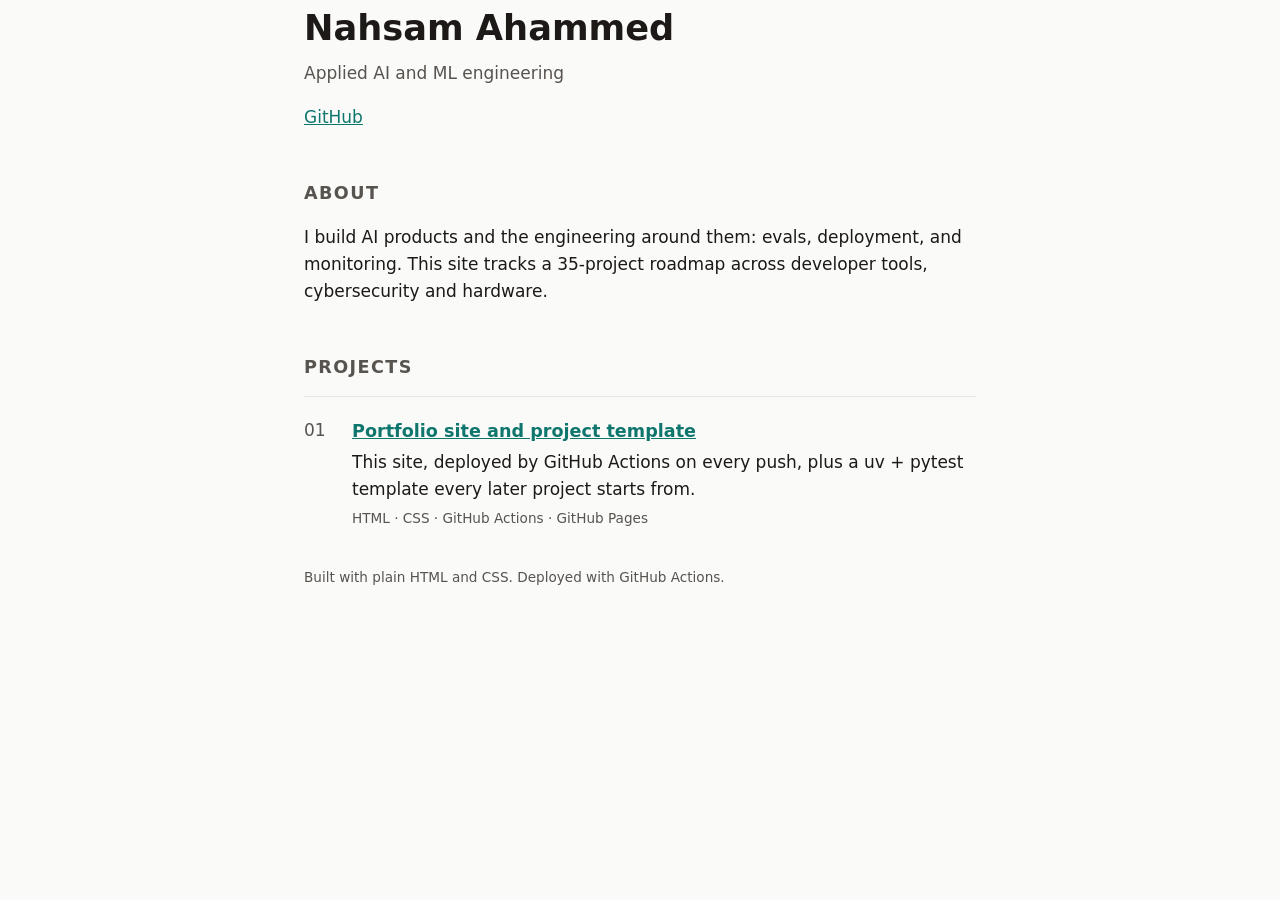
==== site/index.html @ 7cef4406 "feat: add one-page portfolio site" ====
<!doctype html>
<html lang="en">
<head>
  <meta charset="utf-8">
  <meta name="viewport" content="width=device-width, initial-scale=1">
  <title>Nahsam Ahammed: AI/ML Engineer</title>
  <meta name="description" content="Projects in applied AI and ML engineering by Nahsam Ahammed.">
  <link rel="stylesheet" href="styles.css">
</head>
<body>
  <header class="wrap">
    <h1>Nahsam Ahammed</h1>
    <p class="tagline">Applied AI and ML engineering</p>
    <nav aria-label="Profile links">
      <a href="https://github.com/nahsamahammed106-gif">GitHub</a>
      <!-- TODO: add LinkedIn / email when you want them public -->
    </nav>
  </header>

  <main class="wrap">
    <section id="about" aria-labelledby="about-heading">
      <h2 id="about-heading">About</h2>
      <!-- TODO: rewrite this in your own words (2–3 sentences). -->
      <p>
        I build AI products and the engineering around them: evals, deployment, and monitoring.
        This site tracks a 35-project roadmap across developer tools, cybersecurity and hardware.
      </p>
    </section>

    <section id="projects" aria-labelledby="projects-heading">
      <h2 id="projects-heading">Projects</h2>
      <ol class="projects">
        <li class="project">
          <span class="num">01</span>
          <div>
            <h3><a href="https://github.com/nahsamahammed106-gif/portfolio-site">Portfolio site and project template</a></h3>
            <p>This site, deployed by GitHub Actions on every push, plus a uv + pytest template every later project starts from.</p>
            <p class="tags">HTML · CSS · GitHub Actions · GitHub Pages</p>
          </div>
        </li>

        <!--
          Copy this block for each new project:
        <li class="project">
          <span class="num">02</span>
          <div>
            <h3><a href="REPO_URL">Project name</a></h3>
            <p>One sentence: the problem and what you built.</p>
            <p class="tags">Stack · Stack · Stack</p>
          </div>
        </li>
        -->
      </ol>
    </section>
  </main>

  <footer class="wrap">
    <p>Built with plain HTML and CSS. Deployed with GitHub Actions.</p>
  </footer>
</body>
</html>
---- site/styles.css ----
:root {
  --bg: #fafaf9;
  --text: #1c1917;
  --muted: #57534e;
  --accent: #0f766e;
  --border: #e7e5e4;
}

@media (prefers-color-scheme: dark) {
  :root {
    --bg: #1c1917;
    --text: #f5f5f4;
    --muted: #a8a29e;
    --accent: #5eead4;
    --border: #44403c;
  }
}

* { box-sizing: border-box; }

body {
  margin: 0;
  background: var(--bg);
  color: var(--text);
  font: 17px/1.6 system-ui, -apple-system, "Segoe UI", sans-serif;
}

.wrap {
  max-width: 44rem;
  margin: 0 auto;
  padding: 0 1rem;
}

header { padding-top: 4rem; }
h1 { margin: 0; font-size: 2.2rem; }
.tagline { margin: 0.25rem 0 1rem; color: var(--muted); }

a { color: var(--accent); }
nav a { margin-right: 1rem; }

h2 {
  margin-top: 3rem;
  font-size: 1.1rem;
  text-transform: uppercase;
  letter-spacing: 0.08em;
  color: var(--muted);
}

.projects { list-style: none; padding: 0; margin: 0; }

.project {
  display: flex;
  gap: 1rem;
  padding: 1.25rem 0;
  border-top: 1px solid var(--border);
}

.num {
  font-variant-numeric: tabular-nums;
  color: var(--muted);
  min-width: 2rem;
}

.project h3 { margin: 0 0 0.25rem; font-size: 1.1rem; }
.project p { margin: 0.25rem 0; }
.tags { font-size: 0.85rem; color: var(--muted); }

footer {
  margin-top: 4rem;
  padding-bottom: 3rem;
  font-size: 0.85rem;
  color: var(--muted);
}
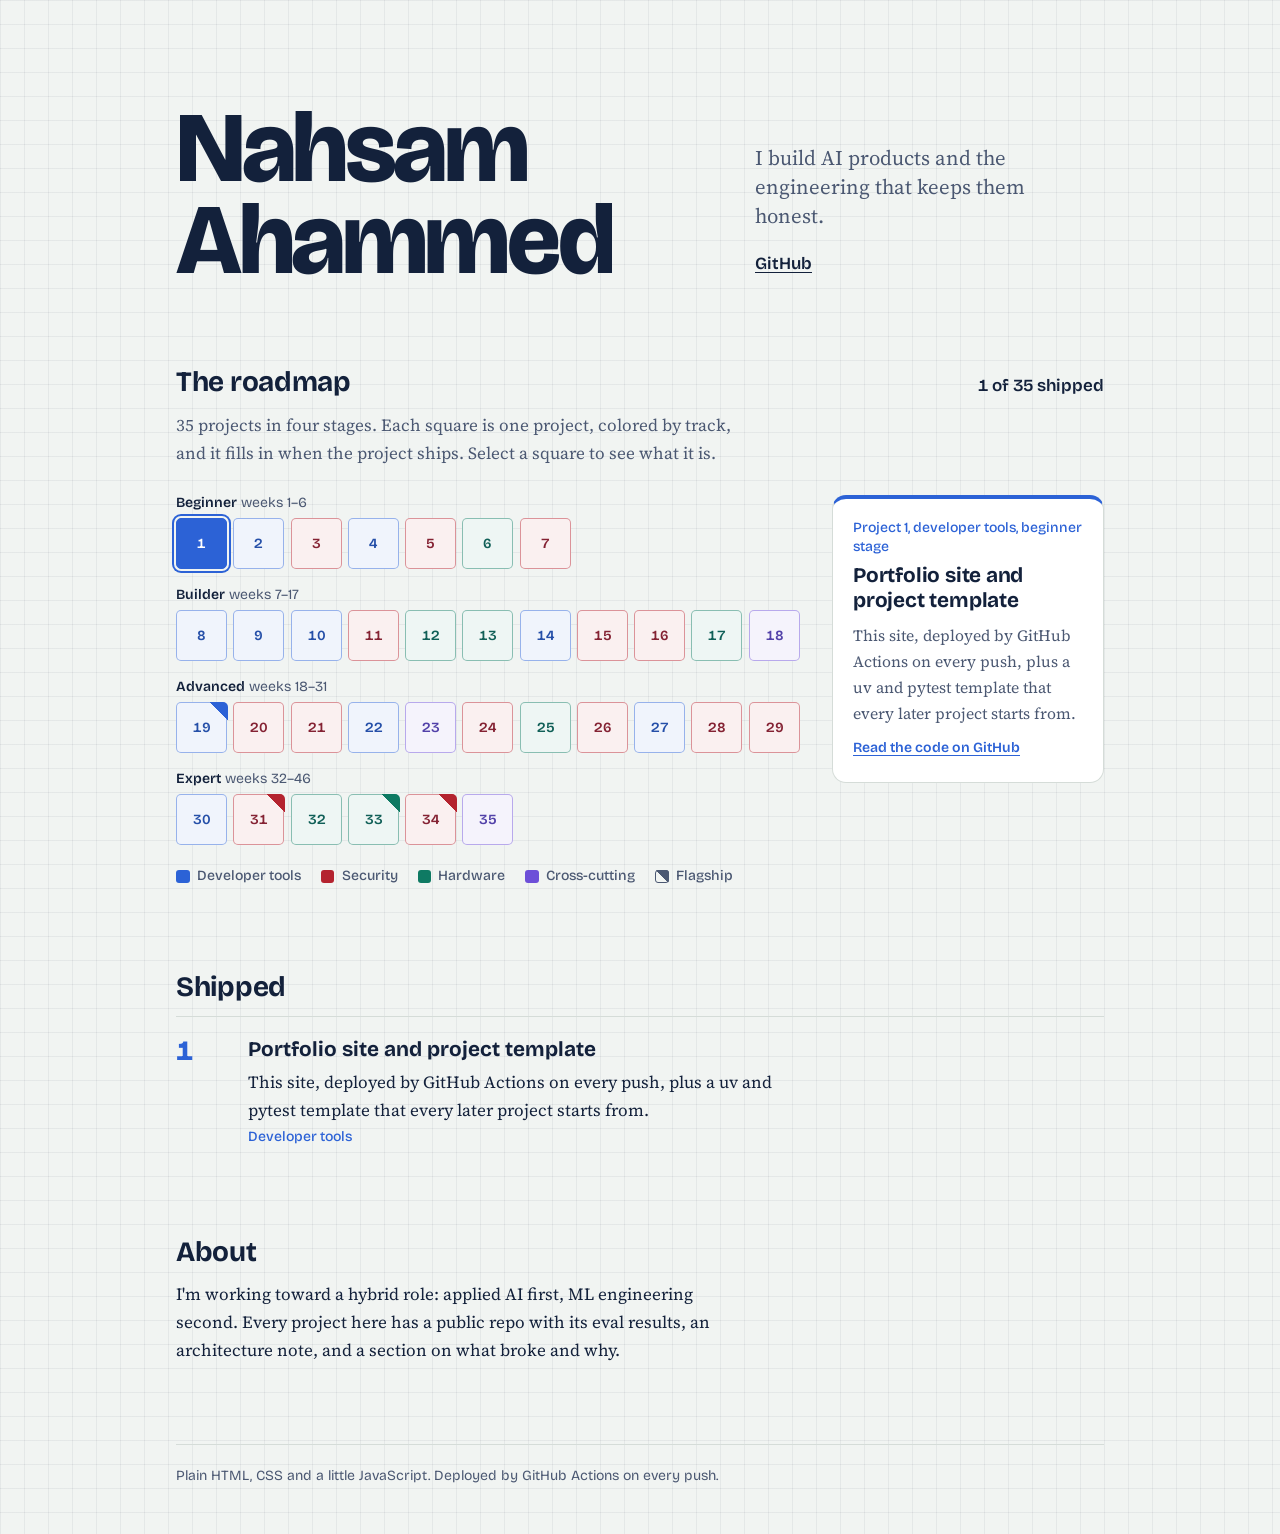
==== commit d3c64b83: "feat: redesign site around an interactive 35-project roadmap grid" ====
--- a/site/index.html
+++ b/site/index.html
@@ -3,59 +3,75 @@
 <head>
   <meta charset="utf-8">
   <meta name="viewport" content="width=device-width, initial-scale=1">
-  <title>Nahsam Ahammed: AI/ML Engineer</title>
-  <meta name="description" content="Projects in applied AI and ML engineering by Nahsam Ahammed.">
+  <title>Nahsam Ahammed: AI and ML engineer</title>
+  <meta name="description" content="Nahsam Ahammed's 35-project roadmap in applied AI and ML engineering, across developer tools, security and hardware.">
+  <link rel="preconnect" href="https://fonts.googleapis.com">
+  <link rel="preconnect" href="https://fonts.gstatic.com" crossorigin>
+  <link rel="stylesheet" href="https://fonts.googleapis.com/css2?family=Bricolage+Grotesque:opsz,wght@12..96,400..800&family=Source+Serif+4:ital,opsz,wght@0,8..60,400;0,8..60,600;1,8..60,400&display=swap">
   <link rel="stylesheet" href="styles.css">
+  <script src="projects.js" defer></script>
+  <script src="app.js" defer></script>
 </head>
 <body>
-  <header class="wrap">
-    <h1>Nahsam Ahammed</h1>
-    <p class="tagline">Applied AI and ML engineering</p>
-    <nav aria-label="Profile links">
-      <a href="https://github.com/nahsamahammed106-gif">GitHub</a>
-      <!-- TODO: add LinkedIn / email when you want them public -->
-    </nav>
+  <header class="wrap intro">
+    <h1 class="name">Nahsam Ahammed</h1>
+    <div class="intro-side">
+      <!-- TODO: make this line your own -->
+      <p class="pitch">I build AI products and the engineering that keeps them honest.</p>
+      <nav class="links" aria-label="Profile links">
+        <a href="https://github.com/nahsamahammed106-gif">GitHub</a>
+        <!-- TODO: add LinkedIn / email when you want them public -->
+      </nav>
+    </div>
   </header>
 
   <main class="wrap">
-    <section id="about" aria-labelledby="about-heading">
+    <section class="roadmap" aria-labelledby="roadmap-heading">
+      <div class="roadmap-head">
+        <h2 id="roadmap-heading">The roadmap</h2>
+        <p id="progress" class="progress">1 of 35 shipped</p>
+      </div>
+      <p class="roadmap-intro">
+        35 projects in four stages. Each square is one project, colored by track, and it fills in when the project ships.
+        Select a square to see what it is.
+      </p>
+
+      <div class="board">
+        <div id="grid" class="grid"></div>
+        <aside id="detail" class="detail" aria-live="polite"></aside>
+      </div>
+
+      <ul class="legend" aria-label="Tracks">
+        <li data-track="dev">Developer tools</li>
+        <li data-track="sec">Security</li>
+        <li data-track="hw">Hardware</li>
+        <li data-track="cross">Cross-cutting</li>
+        <li class="legend-flagship">Flagship</li>
+      </ul>
+
+      <noscript>
+        <p>The interactive grid needs JavaScript. Every project is on
+          <a href="https://github.com/nahsamahammed106-gif">GitHub</a>.</p>
+      </noscript>
+    </section>
+
+    <section class="shipped" aria-labelledby="shipped-heading">
+      <h2 id="shipped-heading">Shipped</h2>
+      <ol id="shipped-list" class="shipped-list"></ol>
+    </section>
+
+    <section class="about" aria-labelledby="about-heading">
       <h2 id="about-heading">About</h2>
       <!-- TODO: rewrite this in your own words (2–3 sentences). -->
       <p>
-        I build AI products and the engineering around them: evals, deployment, and monitoring.
-        This site tracks a 35-project roadmap across developer tools, cybersecurity and hardware.
+        I'm working toward a hybrid role: applied AI first, ML engineering second. Every project here
+        has a public repo with its eval results, an architecture note, and a section on what broke and why.
       </p>
-    </section>
-
-    <section id="projects" aria-labelledby="projects-heading">
-      <h2 id="projects-heading">Projects</h2>
-      <ol class="projects">
-        <li class="project">
-          <span class="num">01</span>
-          <div>
-            <h3><a href="https://github.com/nahsamahammed106-gif/portfolio-site">Portfolio site and project template</a></h3>
-            <p>This site, deployed by GitHub Actions on every push, plus a uv + pytest template every later project starts from.</p>
-            <p class="tags">HTML · CSS · GitHub Actions · GitHub Pages</p>
-          </div>
-        </li>
-
-        <!--
-          Copy this block for each new project:
-        <li class="project">
-          <span class="num">02</span>
-          <div>
-            <h3><a href="REPO_URL">Project name</a></h3>
-            <p>One sentence: the problem and what you built.</p>
-            <p class="tags">Stack · Stack · Stack</p>
-          </div>
-        </li>
-        -->
-      </ol>
     </section>
   </main>
 
-  <footer class="wrap">
-    <p>Built with plain HTML and CSS. Deployed with GitHub Actions.</p>
+  <footer class="wrap footer">
+    <p>Plain HTML, CSS and a little JavaScript. Deployed by GitHub Actions on every push.</p>
   </footer>
 </body>
 </html>
--- a/site/styles.css
+++ b/site/styles.css
@@ -1,73 +1,302 @@
+/* Tokens */
 :root {
-  --bg: #fafaf9;
-  --text: #1c1917;
-  --muted: #57534e;
-  --accent: #0f766e;
-  --border: #e7e5e4;
+  --paper: #f1f4f2;
+  --paper-raised: #ffffff;
+  --ink: #13213b;
+  --ink-soft: #4b5872;
+  --rule: #d5dcd8;
+  --grid-line: rgb(19 33 59 / 0.06);
+
+  --dev: #2c62d6;
+  --sec: #b4232f;
+  --hw: #0e7a63;
+  --cross: #6d4fd8;
+
+  --font-display: "Bricolage Grotesque", "Helvetica Neue", Arial, sans-serif;
+  --font-text: "Source Serif 4", Georgia, serif;
+
+  --step--1: 0.875rem;
+  --step-0: 1.0625rem;
+  --step-1: 1.3rem;
+  --step-2: 1.75rem;
+  --step-hero: clamp(3rem, 1.6rem + 6.4vw, 6.25rem);
+
+  --cell-gap: 6px;
+  --radius-cell: 5px;
+  --radius-panel: 14px;
+  --ease: cubic-bezier(0.2, 0.7, 0.2, 1);
 }
 
 @media (prefers-color-scheme: dark) {
   :root {
-    --bg: #1c1917;
-    --text: #f5f5f4;
-    --muted: #a8a29e;
-    --accent: #5eead4;
-    --border: #44403c;
-  }
-}
-
+    --paper: #0f1a2e;
+    --paper-raised: #16243d;
+    --ink: #e9eef5;
+    --ink-soft: #9fb0c8;
+    --rule: #26385a;
+    --grid-line: rgb(233 238 245 / 0.05);
+
+    --dev: #6d9bff;
+    --sec: #ff6b74;
+    --hw: #3fd0ad;
+    --cross: #a993ff;
+  }
+}
+
+/* Base */
 * { box-sizing: border-box; }
+
+html { -webkit-text-size-adjust: 100%; }
 
 body {
   margin: 0;
-  background: var(--bg);
-  color: var(--text);
-  font: 17px/1.6 system-ui, -apple-system, "Segoe UI", sans-serif;
-}
-
-.wrap {
-  max-width: 44rem;
-  margin: 0 auto;
-  padding: 0 1rem;
-}
-
-header { padding-top: 4rem; }
-h1 { margin: 0; font-size: 2.2rem; }
-.tagline { margin: 0.25rem 0 1rem; color: var(--muted); }
-
-a { color: var(--accent); }
-nav a { margin-right: 1rem; }
+  color: var(--ink);
+  background-color: var(--paper);
+  /* faint graph paper */
+  background-image:
+    linear-gradient(var(--grid-line) 1px, transparent 1px),
+    linear-gradient(90deg, var(--grid-line) 1px, transparent 1px);
+  background-size: 24px 24px;
+  font: 400 var(--step-0)/1.65 var(--font-text);
+}
+
+a { color: inherit; text-decoration-thickness: 1px; text-underline-offset: 0.2em; }
+a:hover { text-decoration-thickness: 2px; }
+
+:focus-visible { outline: 2px solid var(--ink); outline-offset: 3px; }
+
+.wrap { max-width: 60rem; margin: 0 auto; padding: 0 1rem; }
 
 h2 {
-  margin-top: 3rem;
-  font-size: 1.1rem;
-  text-transform: uppercase;
-  letter-spacing: 0.08em;
-  color: var(--muted);
-}
-
-.projects { list-style: none; padding: 0; margin: 0; }
-
-.project {
+  margin: 0 0 0.75rem;
+  font: 700 var(--step-2)/1.15 var(--font-display);
+  letter-spacing: -0.01em;
+}
+
+/* Intro */
+.intro { padding-top: clamp(3rem, 8vw, 6.5rem); }
+
+.name {
+  margin: 0;
+  font: 800 var(--step-hero)/0.92 var(--font-display);
+  font-variation-settings: "opsz" 96;
+  letter-spacing: -0.035em;
+  max-width: 9ch;
+}
+
+.pitch {
+  margin: 1.25rem 0 0;
+  max-width: 30ch;
+  font: 400 var(--step-1)/1.4 var(--font-text);
+  color: var(--ink-soft);
+}
+
+.links { margin-top: 1.25rem; display: flex; gap: 1.25rem; font-family: var(--font-display); font-weight: 600; }
+
+@media (min-width: 900px) {
+  .intro {
+    display: grid;
+    grid-template-columns: auto minmax(0, 1fr);
+    align-items: end;
+    gap: 3rem;
+  }
+  .intro-side { padding-bottom: 0.5rem; }
+  .pitch { margin-top: 0; }
+}
+
+/* Roadmap */
+.roadmap { margin-top: clamp(3rem, 7vw, 5rem); }
+
+.roadmap-head { display: flex; align-items: baseline; justify-content: space-between; gap: 1rem; flex-wrap: wrap; }
+
+.progress {
+  margin: 0;
+  font: 600 var(--step-0)/1 var(--font-display);
+  font-variant-numeric: tabular-nums;
+}
+
+.roadmap-intro { margin: 0 0 1.75rem; max-width: 62ch; color: var(--ink-soft); }
+
+.board {
+  display: grid;
+  grid-template-columns: minmax(0, 1fr) 17rem;
+  gap: 2rem;
+  align-items: start;
+}
+
+.stage + .stage { margin-top: 1.1rem; }
+
+.stage-label { margin: 0 0 0.4rem; font: 600 var(--step--1)/1.2 var(--font-display); }
+.stage-weeks { font-weight: 400; color: var(--ink-soft); }
+
+.cells {
+  list-style: none;
+  margin: 0;
+  padding: 0;
+  display: grid;
+  grid-template-columns: repeat(11, minmax(0, 1fr));
+  gap: var(--cell-gap);
+}
+
+.cell {
+  --c: var(--dev);
+  position: relative;
+  width: 100%;
+  aspect-ratio: 1;
+  padding: 0;
+  border: 1.5px solid color-mix(in srgb, var(--c) 45%, transparent);
+  border-radius: var(--radius-cell);
+  background: color-mix(in srgb, var(--c) 7%, var(--paper-raised));
+  color: color-mix(in srgb, var(--c) 70%, var(--ink));
+  font: 600 var(--step--1)/1 var(--font-display);
+  font-variant-numeric: tabular-nums;
+  cursor: pointer;
+  transition: transform 160ms var(--ease), background-color 160ms var(--ease), box-shadow 160ms var(--ease);
+}
+
+.cell[data-track="sec"] { --c: var(--sec); }
+.cell[data-track="hw"] { --c: var(--hw); }
+.cell[data-track="cross"] { --c: var(--cross); }
+
+.cell.is-shipped {
+  background: var(--c);
+  border-color: var(--c);
+  color: var(--paper-raised);
+}
+
+/* flagships get a folded corner */
+.cell.is-flagship::after {
+  content: "";
+  position: absolute;
+  top: -1.5px;
+  right: -1.5px;
+  width: 38%;
+  height: 38%;
+  background: linear-gradient(225deg, var(--c) 50%, transparent 50%);
+  border-top-right-radius: var(--radius-cell);
+}
+
+.cell:hover,
+.cell.is-active {
+  transform: translateY(-2px);
+  box-shadow: 0 0 0 2px var(--paper), 0 0 0 4px var(--c);
+}
+
+/* Detail panel */
+.detail {
+  --c: var(--dev);
+  position: sticky;
+  top: 1.5rem;
+  min-height: 13rem;
+  padding: 1.25rem 1.25rem 1.4rem;
+  background: var(--paper-raised);
+  border: 1px solid var(--rule);
+  border-top: 4px solid var(--c);
+  border-radius: var(--radius-panel);
+}
+.detail[data-track="sec"] { --c: var(--sec); }
+.detail[data-track="hw"] { --c: var(--hw); }
+.detail[data-track="cross"] { --c: var(--cross); }
+
+.detail-meta { margin: 0; font: 500 var(--step--1)/1.35 var(--font-display); color: var(--c); }
+.detail-title { margin: 0.45rem 0 0.6rem; font: 700 var(--step-1)/1.2 var(--font-display); letter-spacing: -0.01em; }
+.detail-body { margin: 0; font-size: 0.98rem; color: var(--ink-soft); }
+.detail-link { display: inline-block; margin-top: 0.9rem; font: 600 var(--step--1)/1 var(--font-display); color: var(--c); }
+
+/* Legend */
+.legend {
+  list-style: none;
+  margin: 1.5rem 0 0;
+  padding: 0;
   display: flex;
+  flex-wrap: wrap;
+  gap: 0.5rem 1.25rem;
+  font: 500 var(--step--1)/1 var(--font-display);
+  color: var(--ink-soft);
+}
+.legend li { display: inline-flex; align-items: center; gap: 0.45rem; }
+.legend li::before {
+  content: "";
+  width: 0.85rem;
+  height: 0.85rem;
+  border-radius: 3px;
+  background: var(--c, var(--ink-soft));
+}
+.legend [data-track="dev"] { --c: var(--dev); }
+.legend [data-track="sec"] { --c: var(--sec); }
+.legend [data-track="hw"] { --c: var(--hw); }
+.legend [data-track="cross"] { --c: var(--cross); }
+.legend-flagship::before {
+  background: linear-gradient(225deg, var(--ink-soft) 50%, transparent 50%) !important;
+  outline: 1.5px solid var(--ink-soft);
+  outline-offset: -1.5px;
+}
+
+/* Shipped */
+.shipped { margin-top: clamp(3.5rem, 8vw, 5.5rem); }
+
+.shipped-list { list-style: none; margin: 0; padding: 0; }
+
+.shipped-item {
+  --c: var(--dev);
+  display: grid;
+  grid-template-columns: 3.5rem minmax(0, 1fr);
   gap: 1rem;
   padding: 1.25rem 0;
-  border-top: 1px solid var(--border);
-}
-
-.num {
+  border-top: 1px solid var(--rule);
+}
+.shipped-item[data-track="sec"] { --c: var(--sec); }
+.shipped-item[data-track="hw"] { --c: var(--hw); }
+.shipped-item[data-track="cross"] { --c: var(--cross); }
+
+.shipped-num {
+  font: 800 var(--step-2)/1 var(--font-display);
+  color: var(--c);
   font-variant-numeric: tabular-nums;
-  color: var(--muted);
-  min-width: 2rem;
-}
-
-.project h3 { margin: 0 0 0.25rem; font-size: 1.1rem; }
-.project p { margin: 0.25rem 0; }
-.tags { font-size: 0.85rem; color: var(--muted); }
-
-footer {
-  margin-top: 4rem;
+}
+.shipped-title { margin: 0; font: 700 var(--step-1)/1.25 var(--font-display); }
+.shipped-title a { text-decoration: none; }
+.shipped-title a:hover { text-decoration: underline; }
+.shipped-summary { margin: 0.35rem 0 0; max-width: 62ch; }
+.shipped-track { margin: 0.35rem 0 0; font: 500 var(--step--1)/1 var(--font-display); color: var(--c); }
+
+/* About + footer */
+.about { margin-top: clamp(3rem, 7vw, 4.5rem); }
+.about p { margin: 0; max-width: 62ch; }
+
+.footer {
+  margin-top: 5rem;
   padding-bottom: 3rem;
-  font-size: 0.85rem;
-  color: var(--muted);
-}
+  font: 400 var(--step--1)/1.5 var(--font-display);
+  color: var(--ink-soft);
+}
+.footer p { margin: 0; padding-top: 1.25rem; border-top: 1px solid var(--rule); }
+
+/* The one orchestrated moment: the grid draws in, stage by stage */
+@media (prefers-reduced-motion: no-preference) {
+  .is-ready .cell {
+    animation: cell-in 420ms var(--ease) both;
+    animation-delay: calc(var(--stage) * 140ms + var(--i) * 28ms);
+  }
+  .is-ready .cell.is-shipped {
+    animation: cell-in 420ms var(--ease) both, cell-fill 600ms var(--ease) 900ms both;
+  }
+
+  @keyframes cell-in {
+    from { opacity: 0; transform: scale(0.6); }
+    to { opacity: 1; transform: none; }
+  }
+  @keyframes cell-fill {
+    from { background: color-mix(in srgb, var(--c) 7%, var(--paper-raised)); color: var(--c); }
+    to { background: var(--c); color: var(--paper-raised); }
+  }
+}
+
+/* Small screens */
+@media (max-width: 760px) {
+  .board { grid-template-columns: minmax(0, 1fr); gap: 1.25rem; }
+  .detail { position: static; min-height: 0; }
+  .cells { --cell-gap: 4px; gap: var(--cell-gap); }
+  .cell { font-size: 0.7rem; border-radius: 4px; }
+  .shipped-item { grid-template-columns: 2.5rem minmax(0, 1fr); }
+}
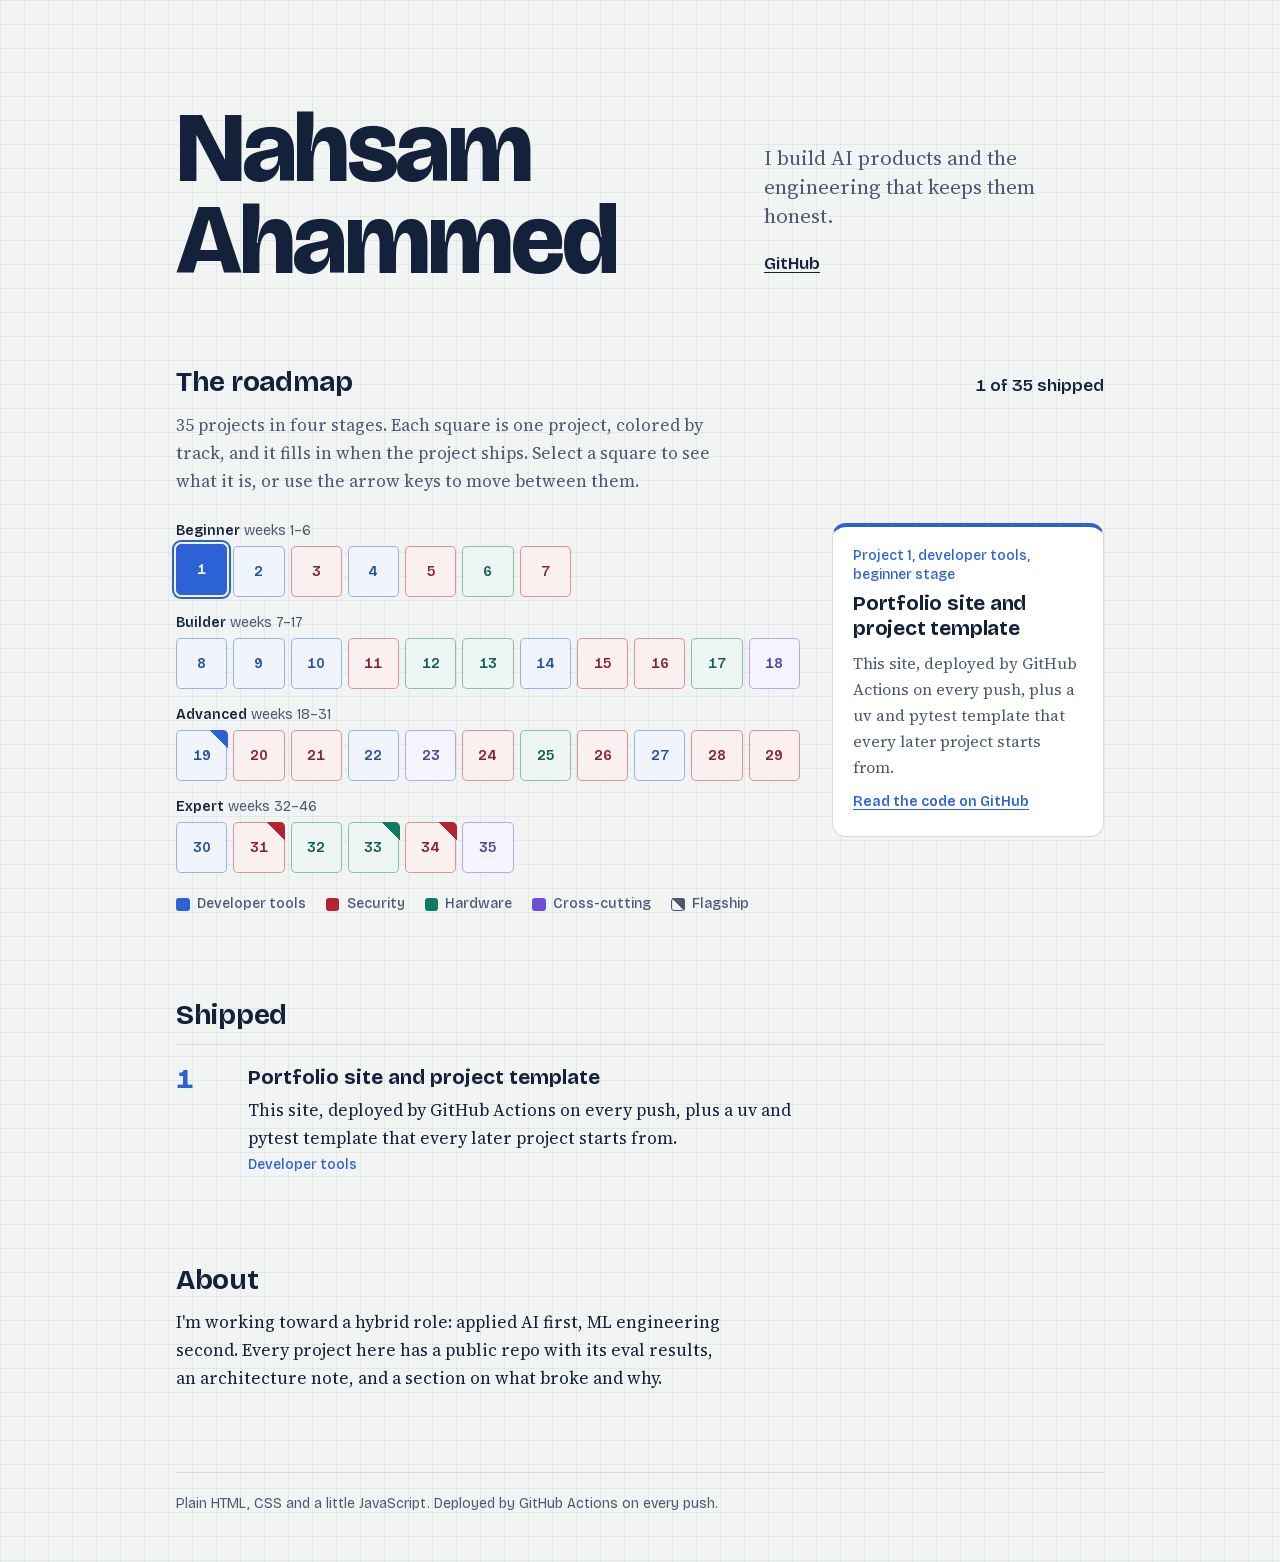
==== commit a054d503: "feat: self-host fonts, add link previews, favicon, CSP, 404 page and keyboard grid navigation - Self" ====
--- a/site/index.html
+++ b/site/index.html
@@ -3,11 +3,32 @@
 <head>
   <meta charset="utf-8">
   <meta name="viewport" content="width=device-width, initial-scale=1">
+  <!-- Only this site's own files may load. GitHub Pages can't send security headers, so the policy lives here. -->
+  <meta http-equiv="Content-Security-Policy" content="default-src 'none'; script-src 'self'; style-src 'self'; font-src 'self'; img-src 'self'; base-uri 'none'; form-action 'none'">
+  <meta name="referrer" content="strict-origin-when-cross-origin">
   <title>Nahsam Ahammed: AI and ML engineer</title>
   <meta name="description" content="Nahsam Ahammed's 35-project roadmap in applied AI and ML engineering, across developer tools, security and hardware.">
-  <link rel="preconnect" href="https://fonts.googleapis.com">
-  <link rel="preconnect" href="https://fonts.gstatic.com" crossorigin>
-  <link rel="stylesheet" href="https://fonts.googleapis.com/css2?family=Bricolage+Grotesque:opsz,wght@12..96,400..800&family=Source+Serif+4:ital,opsz,wght@0,8..60,400;0,8..60,600;1,8..60,400&display=swap">
+  <link rel="canonical" href="https://nahsamahammed106-gif.github.io/portfolio-site/">
+
+  <!-- Link previews (LinkedIn, Slack, X, iMessage) -->
+  <meta property="og:type" content="website">
+  <meta property="og:site_name" content="Nahsam Ahammed">
+  <meta property="og:title" content="Nahsam Ahammed: AI and ML engineer">
+  <meta property="og:description" content="A 35-project roadmap in applied AI and ML engineering, built in public.">
+  <meta property="og:url" content="https://nahsamahammed106-gif.github.io/portfolio-site/">
+  <meta property="og:image" content="https://nahsamahammed106-gif.github.io/portfolio-site/og.png">
+  <meta property="og:image:width" content="1200">
+  <meta property="og:image:height" content="630">
+  <meta property="og:image:alt" content="Nahsam Ahammed's roadmap: a grid of 35 project squares colored by track.">
+  <meta name="twitter:card" content="summary_large_image">
+
+  <link rel="icon" href="favicon.svg" type="image/svg+xml">
+  <link rel="apple-touch-icon" href="apple-touch-icon.png">
+  <meta name="theme-color" content="#f1f4f2" media="(prefers-color-scheme: light)">
+  <meta name="theme-color" content="#0f1a2e" media="(prefers-color-scheme: dark)">
+
+  <link rel="preload" href="fonts/bricolage-grotesque-latin.woff2" as="font" type="font/woff2" crossorigin>
+  <link rel="preload" href="fonts/source-serif-4-latin.woff2" as="font" type="font/woff2" crossorigin>
   <link rel="stylesheet" href="styles.css">
   <script src="projects.js" defer></script>
   <script src="app.js" defer></script>
@@ -31,14 +52,14 @@
         <h2 id="roadmap-heading">The roadmap</h2>
         <p id="progress" class="progress">1 of 35 shipped</p>
       </div>
-      <p class="roadmap-intro">
+      <p class="roadmap-intro" id="roadmap-hint">
         35 projects in four stages. Each square is one project, colored by track, and it fills in when the project ships.
-        Select a square to see what it is.
+        Select a square to see what it is, or use the arrow keys to move between them.
       </p>
 
       <div class="board">
-        <div id="grid" class="grid"></div>
-        <aside id="detail" class="detail" aria-live="polite"></aside>
+        <div id="grid" class="grid" role="group" aria-label="Roadmap projects" aria-describedby="roadmap-hint"></div>
+        <aside id="detail" class="detail" aria-label="Selected project"></aside>
       </div>
 
       <ul class="legend" aria-label="Tracks">
--- a/site/styles.css
+++ b/site/styles.css
@@ -1,3 +1,18 @@
+/* Fonts: self-hosted variable fonts (SIL Open Font License), Latin subset.
+   Preloaded in index.html; "optional" means the page never re-flows when they arrive. */
+@font-face {
+  font-family: "Bricolage Grotesque";
+  src: url("fonts/bricolage-grotesque-latin.woff2") format("woff2");
+  font-weight: 400 800;
+  font-display: optional;
+}
+@font-face {
+  font-family: "Source Serif 4";
+  src: url("fonts/source-serif-4-latin.woff2") format("woff2");
+  font-weight: 400 600;
+  font-display: optional;
+}
+
 /* Tokens */
 :root {
   --paper: #f1f4f2;
@@ -107,7 +122,8 @@
 /* Roadmap */
 .roadmap { margin-top: clamp(3rem, 7vw, 5rem); }
 
-.roadmap-head { display: flex; align-items: baseline; justify-content: space-between; gap: 1rem; flex-wrap: wrap; }
+.roadmap-head { display: flex; align-items: baseline; justify-content: space-between; gap: 0.25rem 1rem; flex-wrap: wrap; margin-bottom: 0.75rem; }
+.roadmap-head h2 { margin-bottom: 0; }
 
 .progress {
   margin: 0;
@@ -275,11 +291,13 @@
 /* The one orchestrated moment: the grid draws in, stage by stage */
 @media (prefers-reduced-motion: no-preference) {
   .is-ready .cell {
-    animation: cell-in 420ms var(--ease) both;
+    /* "backwards", not "both": a finished animation must not keep holding transform,
+       or the hover lift below can never apply */
+    animation: cell-in 420ms var(--ease) backwards;
     animation-delay: calc(var(--stage) * 140ms + var(--i) * 28ms);
   }
   .is-ready .cell.is-shipped {
-    animation: cell-in 420ms var(--ease) both, cell-fill 600ms var(--ease) 900ms both;
+    animation: cell-in 420ms var(--ease) backwards, cell-fill 600ms var(--ease) 900ms backwards;
   }
 
   @keyframes cell-in {
@@ -300,3 +318,8 @@
   .cell { font-size: 0.7rem; border-radius: 4px; }
   .shipped-item { grid-template-columns: 2.5rem minmax(0, 1fr); }
 }
+
+/* 404 page */
+.not-found { padding-top: clamp(3rem, 8vw, 6.5rem); }
+.not-found p { max-width: 50ch; }
+.not-found a { font-family: var(--font-display); font-weight: 600; }
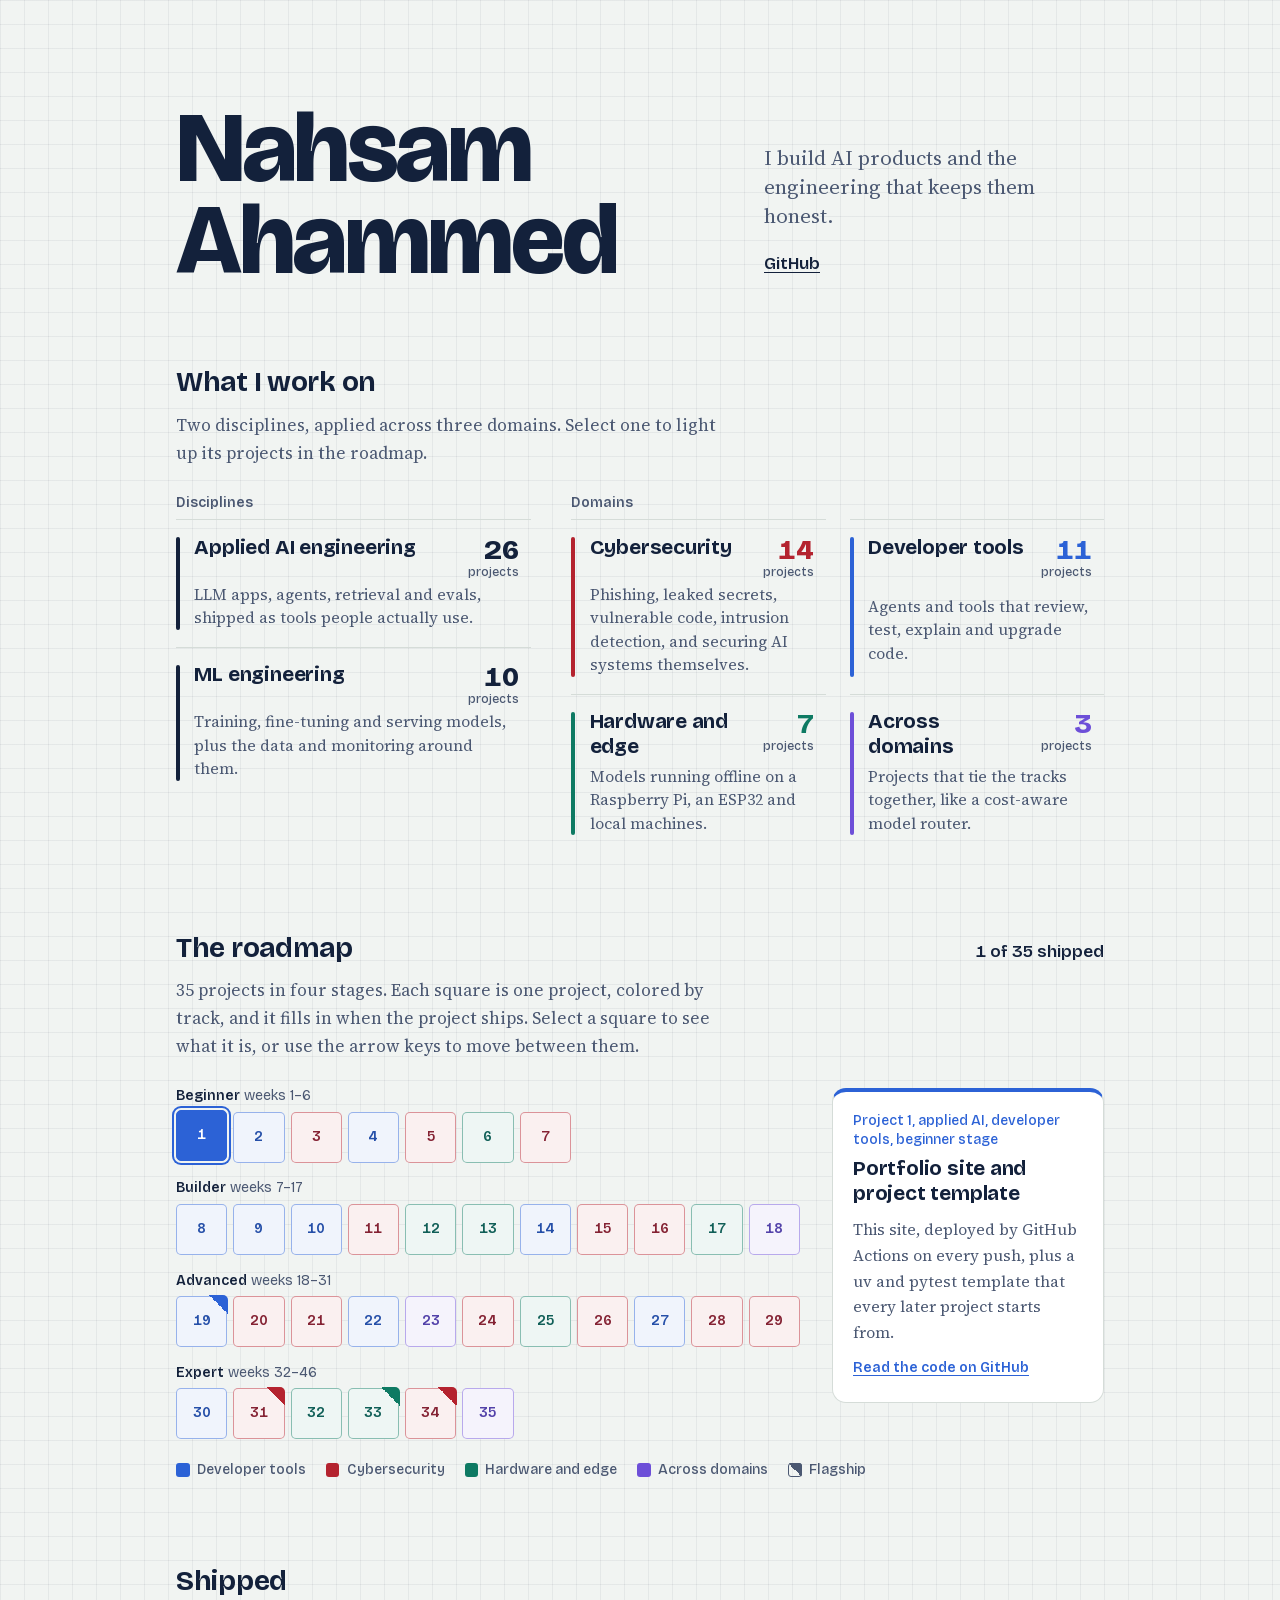
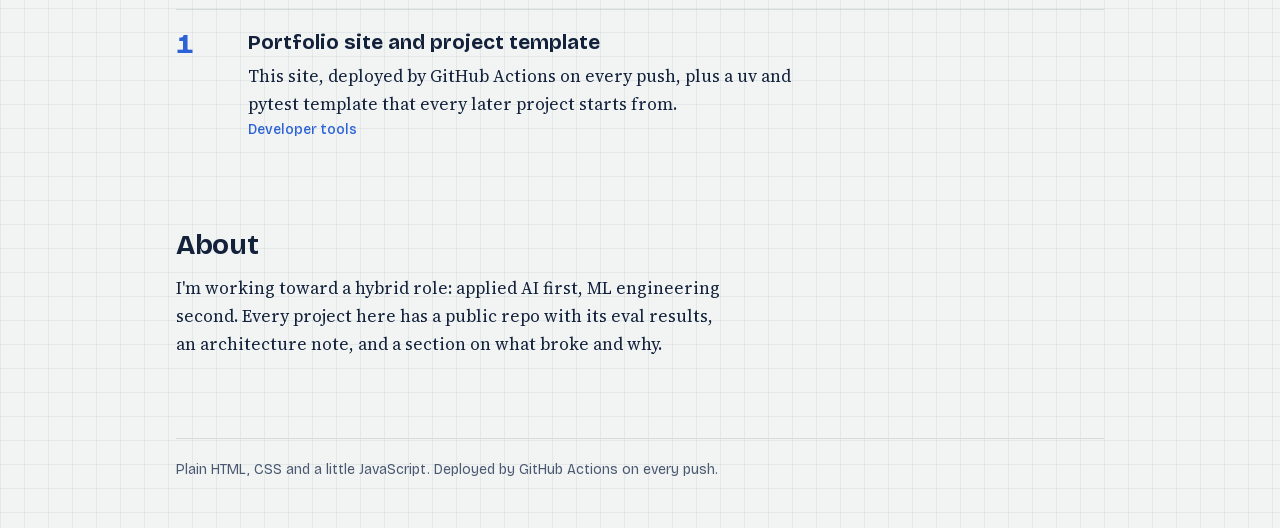
==== commit f7f73a8c: "feat: add 'What I work on' section with disciplines and domains that filter the roadmap" ====
--- a/site/index.html
+++ b/site/index.html
@@ -4,7 +4,7 @@
   <meta charset="utf-8">
   <meta name="viewport" content="width=device-width, initial-scale=1">
   <!-- Only this site's own files may load. GitHub Pages can't send security headers, so the policy lives here. -->
-  <meta http-equiv="Content-Security-Policy" content="default-src 'none'; script-src 'self'; style-src 'self'; font-src 'self'; img-src 'self'; base-uri 'none'; form-action 'none'">
+  <meta http-equiv="Content-Security-Policy" content="default-src 'none'; script-src 'self'; style-src 'self'; font-src 'self'; img-src 'self'; connect-src 'self'; base-uri 'none'; form-action 'none'">
   <meta name="referrer" content="strict-origin-when-cross-origin">
   <title>Nahsam Ahammed: AI and ML engineer</title>
   <meta name="description" content="Nahsam Ahammed's 35-project roadmap in applied AI and ML engineering, across developer tools, security and hardware.">
@@ -47,10 +47,28 @@
   </header>
 
   <main class="wrap">
+    <section class="focus" aria-labelledby="focus-heading">
+      <h2 id="focus-heading">What I work on</h2>
+      <p class="focus-intro">Two disciplines, applied across three domains. Select one to light up its projects in the roadmap.</p>
+      <div class="focus-grid">
+        <div class="focus-group">
+          <h3 class="focus-group-title">Disciplines</h3>
+          <ul id="focus-disciplines" class="focus-list"></ul>
+        </div>
+        <div class="focus-group">
+          <h3 class="focus-group-title">Domains</h3>
+          <ul id="focus-domains" class="focus-list focus-list-domains"></ul>
+        </div>
+      </div>
+    </section>
+
     <section class="roadmap" aria-labelledby="roadmap-heading">
       <div class="roadmap-head">
         <h2 id="roadmap-heading">The roadmap</h2>
-        <p id="progress" class="progress">1 of 35 shipped</p>
+        <div class="roadmap-status">
+          <p id="progress" class="progress" aria-live="polite">1 of 35 shipped</p>
+          <button type="button" id="filter-clear" class="filter-clear" hidden>Show all</button>
+        </div>
       </div>
       <p class="roadmap-intro" id="roadmap-hint">
         35 projects in four stages. Each square is one project, colored by track, and it fills in when the project ships.
@@ -64,9 +82,9 @@
 
       <ul class="legend" aria-label="Tracks">
         <li data-track="dev">Developer tools</li>
-        <li data-track="sec">Security</li>
-        <li data-track="hw">Hardware</li>
-        <li data-track="cross">Cross-cutting</li>
+        <li data-track="sec">Cybersecurity</li>
+        <li data-track="hw">Hardware and edge</li>
+        <li data-track="cross">Across domains</li>
         <li class="legend-flagship">Flagship</li>
       </ul>
 
--- a/site/styles.css
+++ b/site/styles.css
@@ -323,3 +323,97 @@
 .not-found { padding-top: clamp(3rem, 8vw, 6.5rem); }
 .not-found p { max-width: 50ch; }
 .not-found a { font-family: var(--font-display); font-weight: 600; }
+
+/* What I work on: disciplines and domains, wired to the roadmap grid */
+.focus { margin-top: clamp(3rem, 7vw, 5rem); }
+.focus-intro { margin: 0 0 1.75rem; max-width: 62ch; color: var(--ink-soft); }
+
+.focus-grid {
+  display: grid;
+  grid-template-columns: minmax(0, 2fr) minmax(0, 3fr);
+  gap: 1.5rem 2.5rem;
+  align-items: start;
+}
+
+.focus-group-title {
+  margin: 0 0 0.5rem;
+  font: 600 var(--step--1)/1.2 var(--font-display);
+  color: var(--ink-soft);
+}
+
+.focus-list { list-style: none; margin: 0; padding: 0; display: grid; }
+.focus-list-domains { grid-template-columns: repeat(2, minmax(0, 1fr)); column-gap: 1.5rem; }
+
+.focus-item {
+  --c: var(--ink);
+  position: relative;
+  display: grid;
+  grid-template-columns: minmax(0, 1fr) auto;
+  grid-template-areas: "name count" "text text";
+  gap: 0.3rem 1rem;
+  width: 100%;
+  height: 100%;
+  padding: 0.95rem 0.75rem 1.05rem 1.15rem;
+  border: 0;
+  border-top: 1px solid var(--rule);
+  border-radius: 0;
+  background: transparent;
+  color: inherit;
+  font: inherit;
+  text-align: left;
+  cursor: pointer;
+  transition: background-color 160ms var(--ease);
+}
+.focus-item[data-value="sec"] { --c: var(--sec); }
+.focus-item[data-value="dev"] { --c: var(--dev); }
+.focus-item[data-value="hw"] { --c: var(--hw); }
+.focus-item[data-value="cross"] { --c: var(--cross); }
+
+/* color bar: same color as that domain's squares; disciplines use ink */
+.focus-item::before {
+  content: "";
+  position: absolute;
+  left: 0;
+  top: 1.05rem;
+  bottom: 1.05rem;
+  width: 4px;
+  border-radius: 2px;
+  background: var(--c);
+  transition: width 160ms var(--ease);
+}
+
+.focus-item:hover { background: color-mix(in srgb, var(--c) 6%, transparent); }
+.focus-item[aria-pressed="true"] { background: color-mix(in srgb, var(--c) 11%, var(--paper-raised)); }
+.focus-item[aria-pressed="true"]::before { width: 6px; }
+.focus-item[aria-pressed="true"] .focus-name { color: var(--c); }
+
+.focus-name { grid-area: name; font: 700 var(--step-1)/1.2 var(--font-display); letter-spacing: -0.01em; }
+.focus-count {
+  grid-area: count;
+  font: 800 var(--step-2)/1 var(--font-display);
+  font-variant-numeric: tabular-nums;
+  color: var(--c);
+  text-align: right;
+}
+.focus-unit { display: block; margin-top: 0.15rem; font: 500 0.75rem/1 var(--font-display); color: var(--ink-soft); }
+.focus-text { grid-area: text; font-size: 0.98rem; line-height: 1.5; color: var(--ink-soft); max-width: 46ch; }
+
+/* Roadmap filtering */
+.roadmap-status { display: flex; align-items: baseline; gap: 1rem; flex-wrap: wrap; }
+.filter-clear {
+  padding: 0;
+  border: 0;
+  background: none;
+  color: var(--ink);
+  font: 600 var(--step--1)/1 var(--font-display);
+  text-decoration: underline;
+  text-underline-offset: 0.2em;
+  cursor: pointer;
+}
+.cell { transition: transform 160ms var(--ease), background-color 160ms var(--ease), box-shadow 160ms var(--ease), opacity 200ms var(--ease); }
+.grid.is-filtered .cell:not(.is-match) { opacity: 0.2; }
+
+@media (max-width: 760px) {
+  .focus-grid { grid-template-columns: minmax(0, 1fr); }
+  .focus-list-domains { grid-template-columns: minmax(0, 1fr); }
+}
